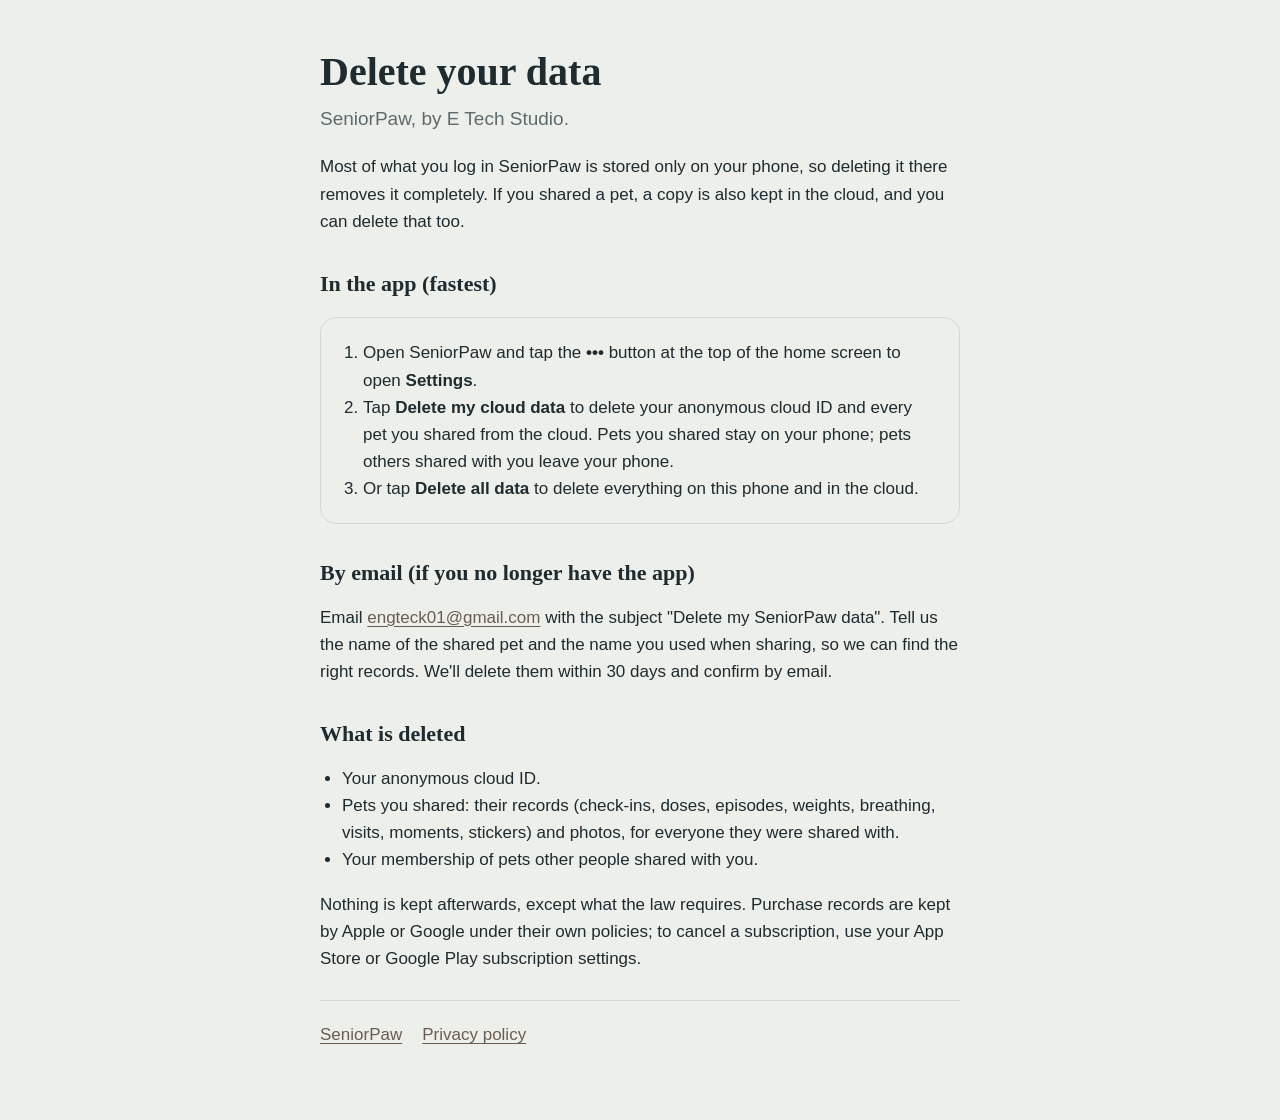
==== delete/index.html @ 7925831e "SeniorPaw web pages: home, privacy policy, delete your data" ====
<!doctype html>
<html lang="en-GB">
<head>
  <meta charset="utf-8">
  <meta name="viewport" content="width=device-width, initial-scale=1">
  <title>Delete your SeniorPaw data</title>
  <link rel="stylesheet" href="../style.css">
</head>
<body>
<main>
  <h1>Delete your data</h1>
  <p class="lede">SeniorPaw, by E Tech Studio.</p>

  <p>Most of what you log in SeniorPaw is stored only on your phone, so deleting it there removes it completely. If you shared a pet, a copy is also kept in the cloud, and you can delete that too.</p>

  <h2>In the app (fastest)</h2>
  <div class="box">
    <ol>
      <li>Open SeniorPaw and tap the <strong>•••</strong> button at the top of the home screen to open <strong>Settings</strong>.</li>
      <li>Tap <strong>Delete my cloud data</strong> to delete your anonymous cloud ID and every pet you shared from the cloud. Pets you shared stay on your phone; pets others shared with you leave your phone.</li>
      <li>Or tap <strong>Delete all data</strong> to delete everything on this phone and in the cloud.</li>
    </ol>
  </div>

  <h2>By email (if you no longer have the app)</h2>
  <p>Email <a href="mailto:engteck01@gmail.com?subject=Delete%20my%20SeniorPaw%20data">engteck01@gmail.com</a> with the subject "Delete my SeniorPaw data". Tell us the name of the shared pet and the name you used when sharing, so we can find the right records. We'll delete them within 30 days and confirm by email.</p>

  <h2>What is deleted</h2>
  <ul>
    <li>Your anonymous cloud ID.</li>
    <li>Pets you shared: their records (check-ins, doses, episodes, weights, breathing, visits, moments, stickers) and photos, for everyone they were shared with.</li>
    <li>Your membership of pets other people shared with you.</li>
  </ul>
  <p>Nothing is kept afterwards, except what the law requires. Purchase records are kept by Apple or Google under their own policies; to cancel a subscription, use your App Store or Google Play subscription settings.</p>

  <nav>
    <a href="../">SeniorPaw</a>
    <a href="../privacy/">Privacy policy</a>
  </nav>
</main>
</body>
</html>
---- style.css ----
:root {
  --mist: #edefea;
  --ink: #1e2b2f;
  --slate: #5e6b6e;
  --line: rgba(30, 43, 47, 0.12);
  --mark: #6b5d4f;
}
@media (prefers-color-scheme: dark) {
  :root {
    --mist: #1a2124;
    --ink: #e8ece6;
    --slate: #9aa5a7;
    --line: rgba(232, 236, 230, 0.14);
    --mark: #c9b8a4;
  }
}
* { box-sizing: border-box; }
body {
  margin: 0;
  background: var(--mist);
  color: var(--ink);
  font: 17px/1.6 -apple-system, BlinkMacSystemFont, "Segoe UI", Roboto, Helvetica, Arial, sans-serif;
}
main { max-width: 680px; margin: 0 auto; padding: 48px 20px 72px; }
h1, h2 { font-family: "Iowan Old Style", "Palatino Linotype", Palatino, Georgia, serif; font-weight: 600; line-height: 1.2; }
h1 { font-size: 40px; margin: 0 0 8px; }
h2 { font-size: 22px; margin: 36px 0 8px; }
p, li { color: var(--ink); }
.lede { color: var(--slate); font-size: 19px; margin-top: 0; }
.muted { color: var(--slate); font-size: 15px; }
a { color: var(--mark); text-underline-offset: 3px; }
nav { display: flex; gap: 20px; flex-wrap: wrap; margin: 28px 0 0; padding-top: 20px; border-top: 1px solid var(--line); }
ol, ul { padding-left: 22px; }
.box { border: 1px solid var(--line); border-radius: 16px; padding: 4px 20px; margin: 20px 0; }
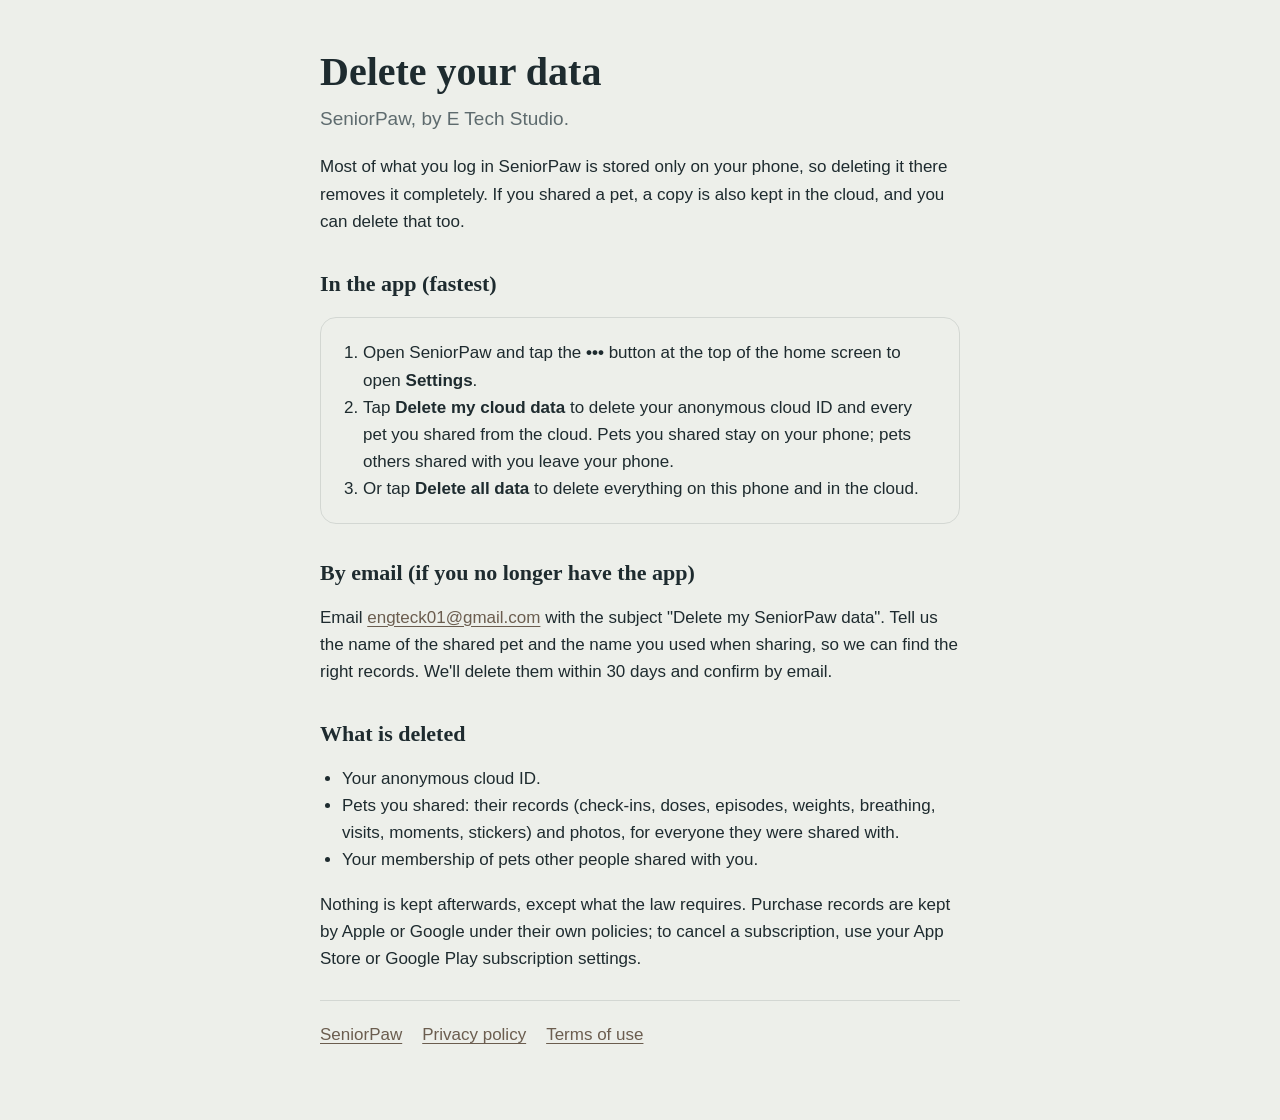
==== commit 6cdf6d77: "Terms of use page, linked from every page" ====
--- a/delete/index.html
+++ b/delete/index.html
@@ -36,6 +36,7 @@
   <nav>
     <a href="../">SeniorPaw</a>
     <a href="../privacy/">Privacy policy</a>
+    <a href="../terms/">Terms of use</a>
   </nav>
 </main>
 </body>
